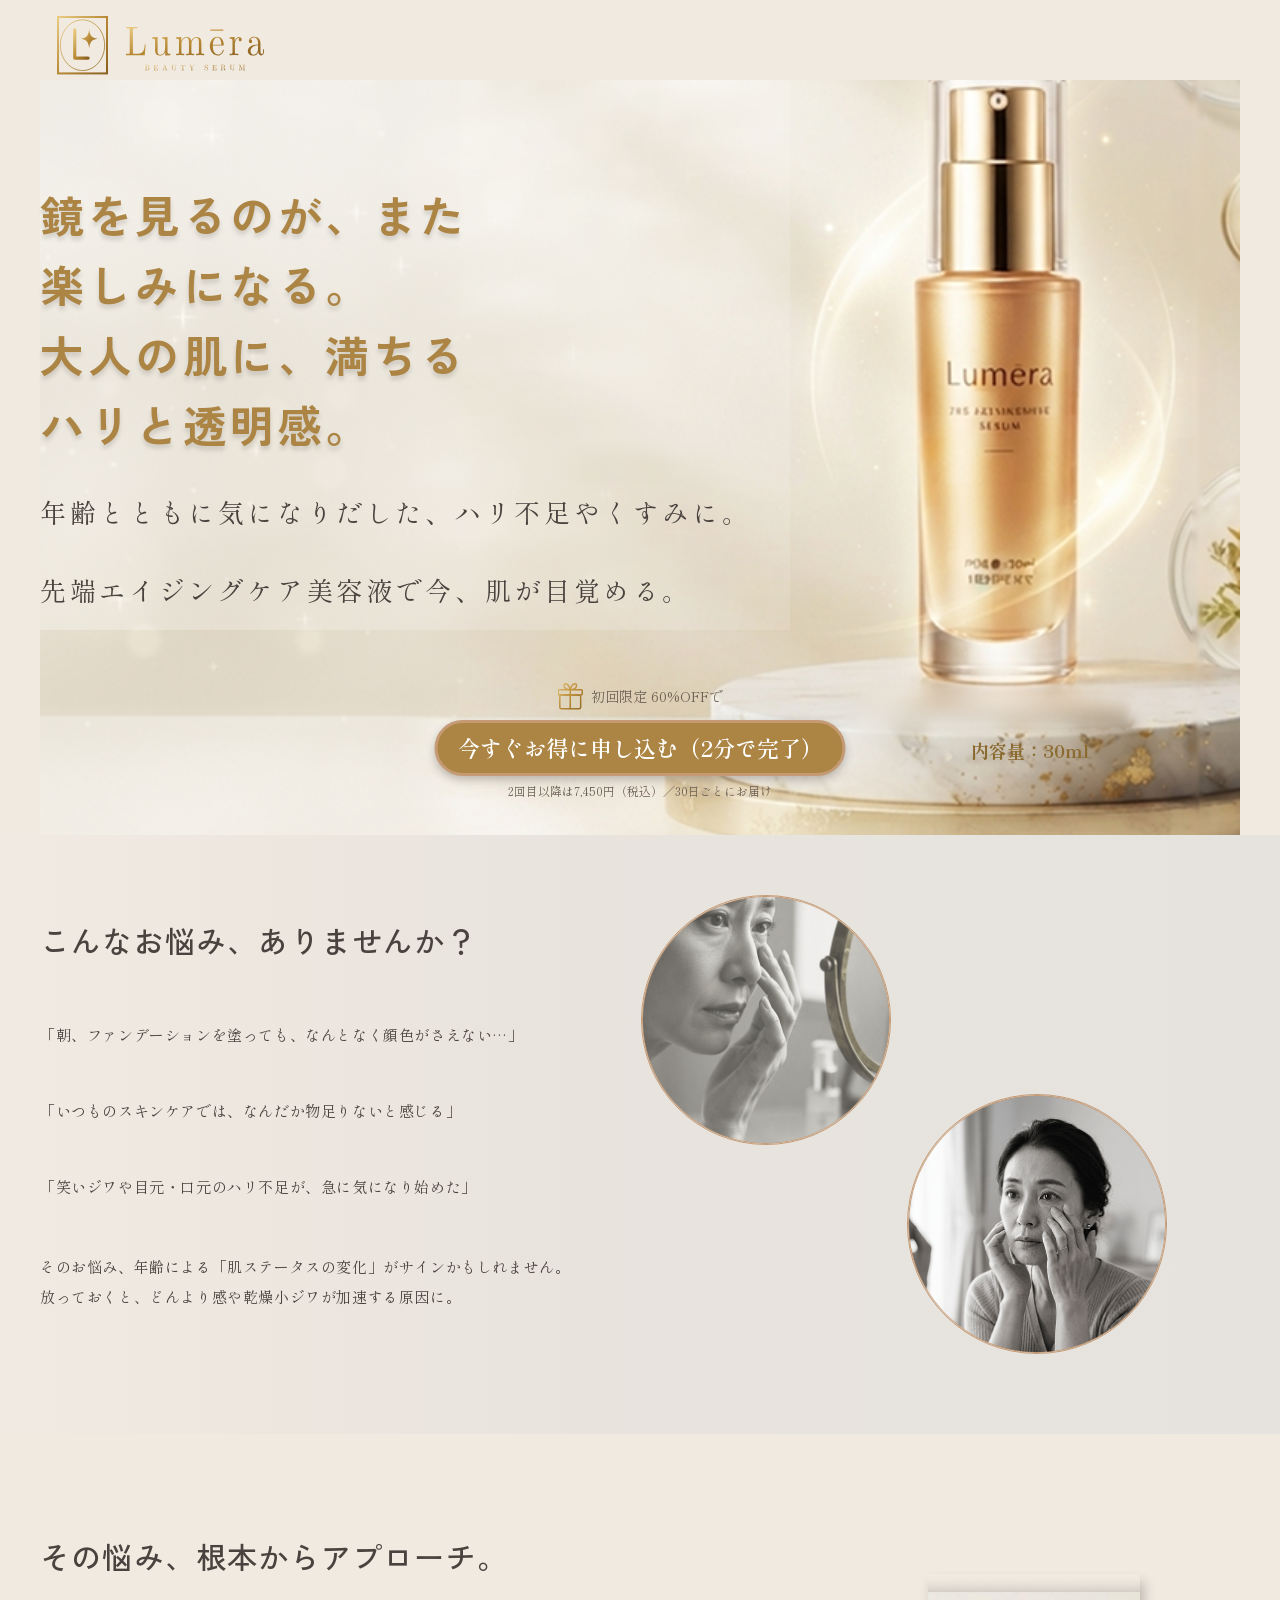
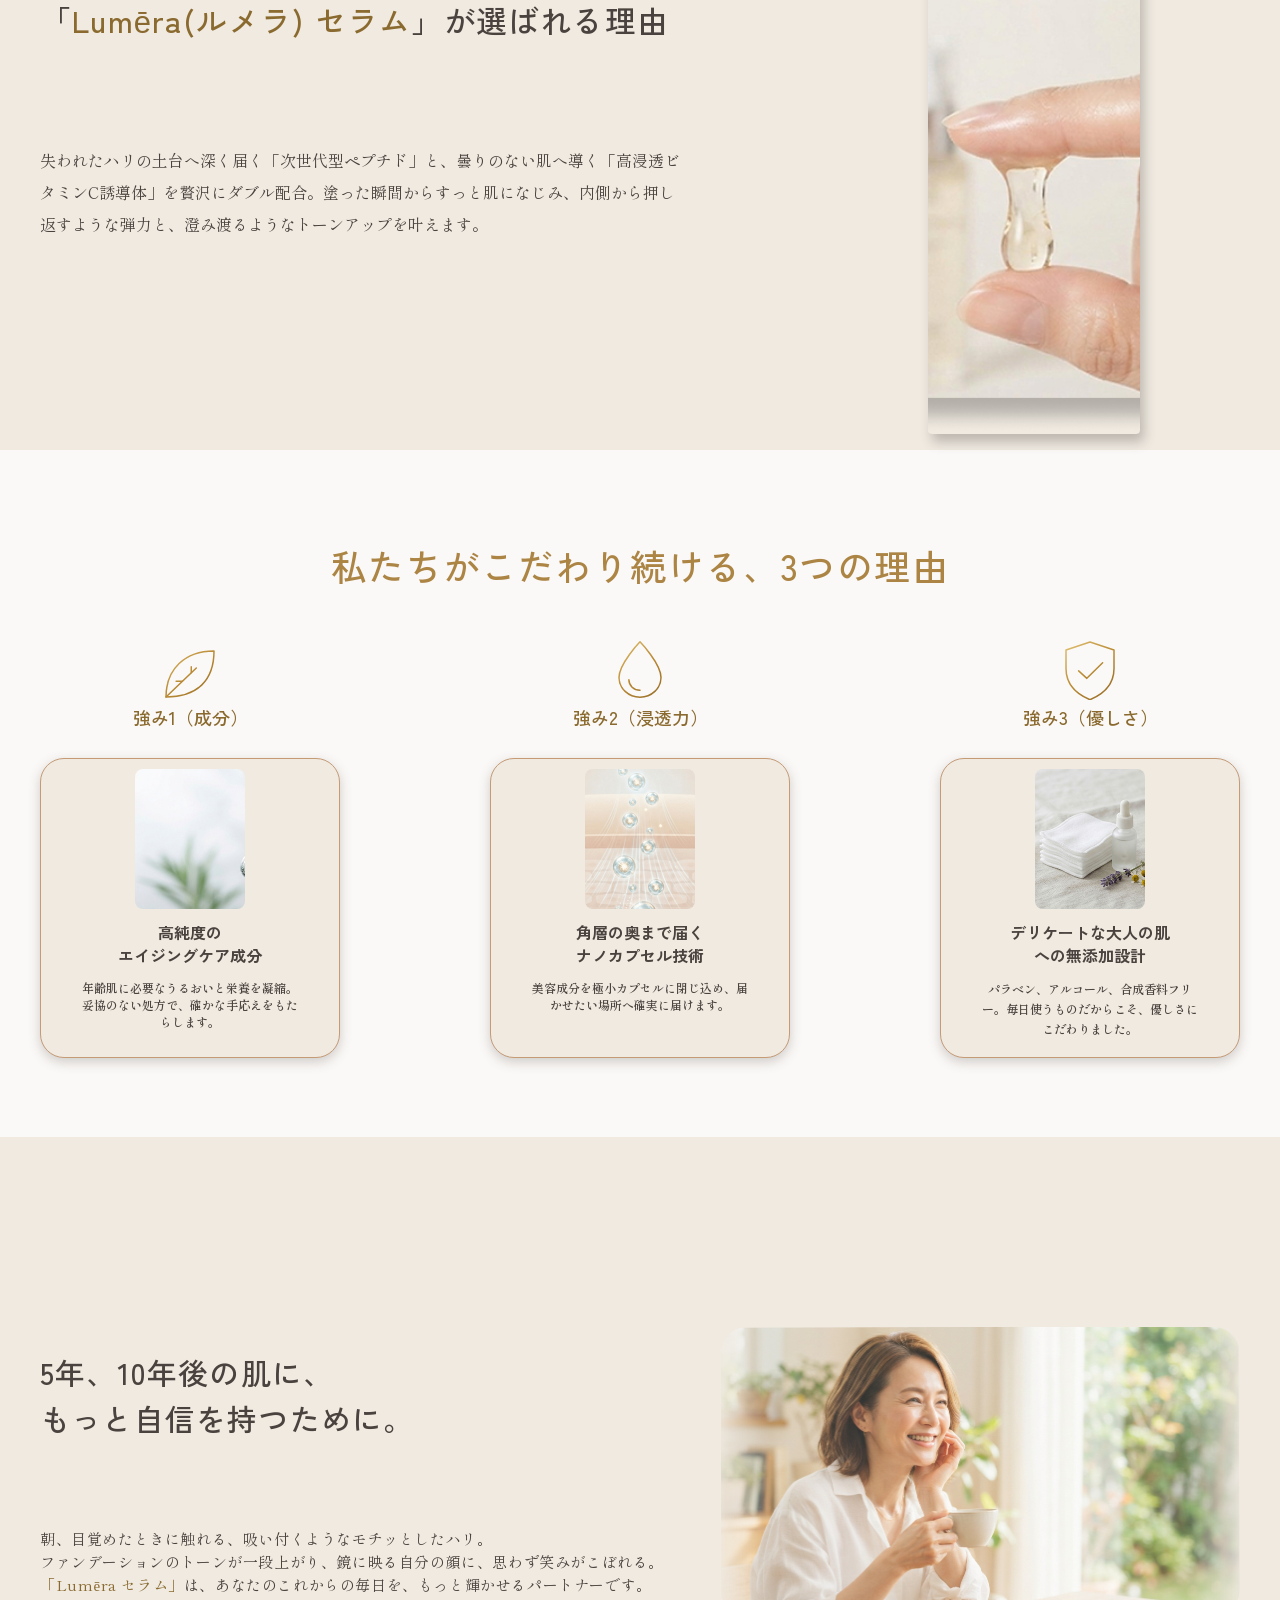
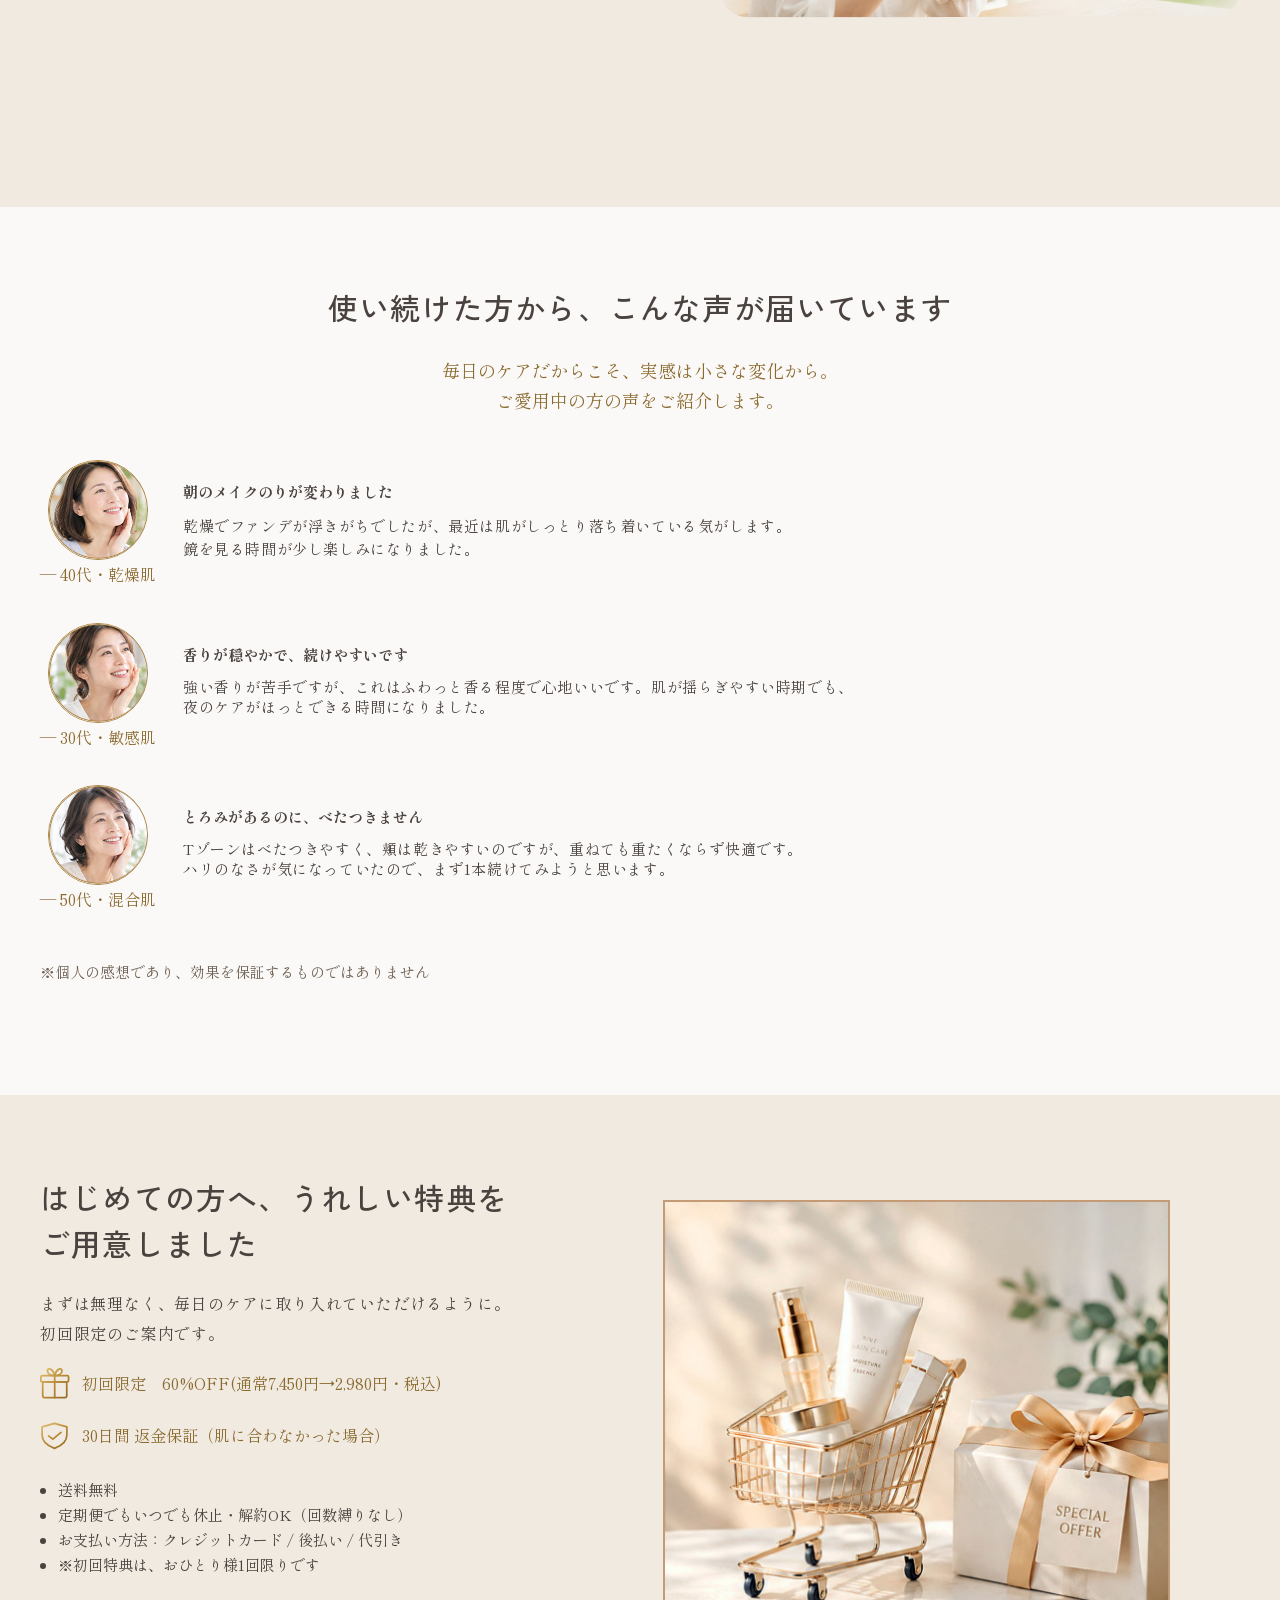
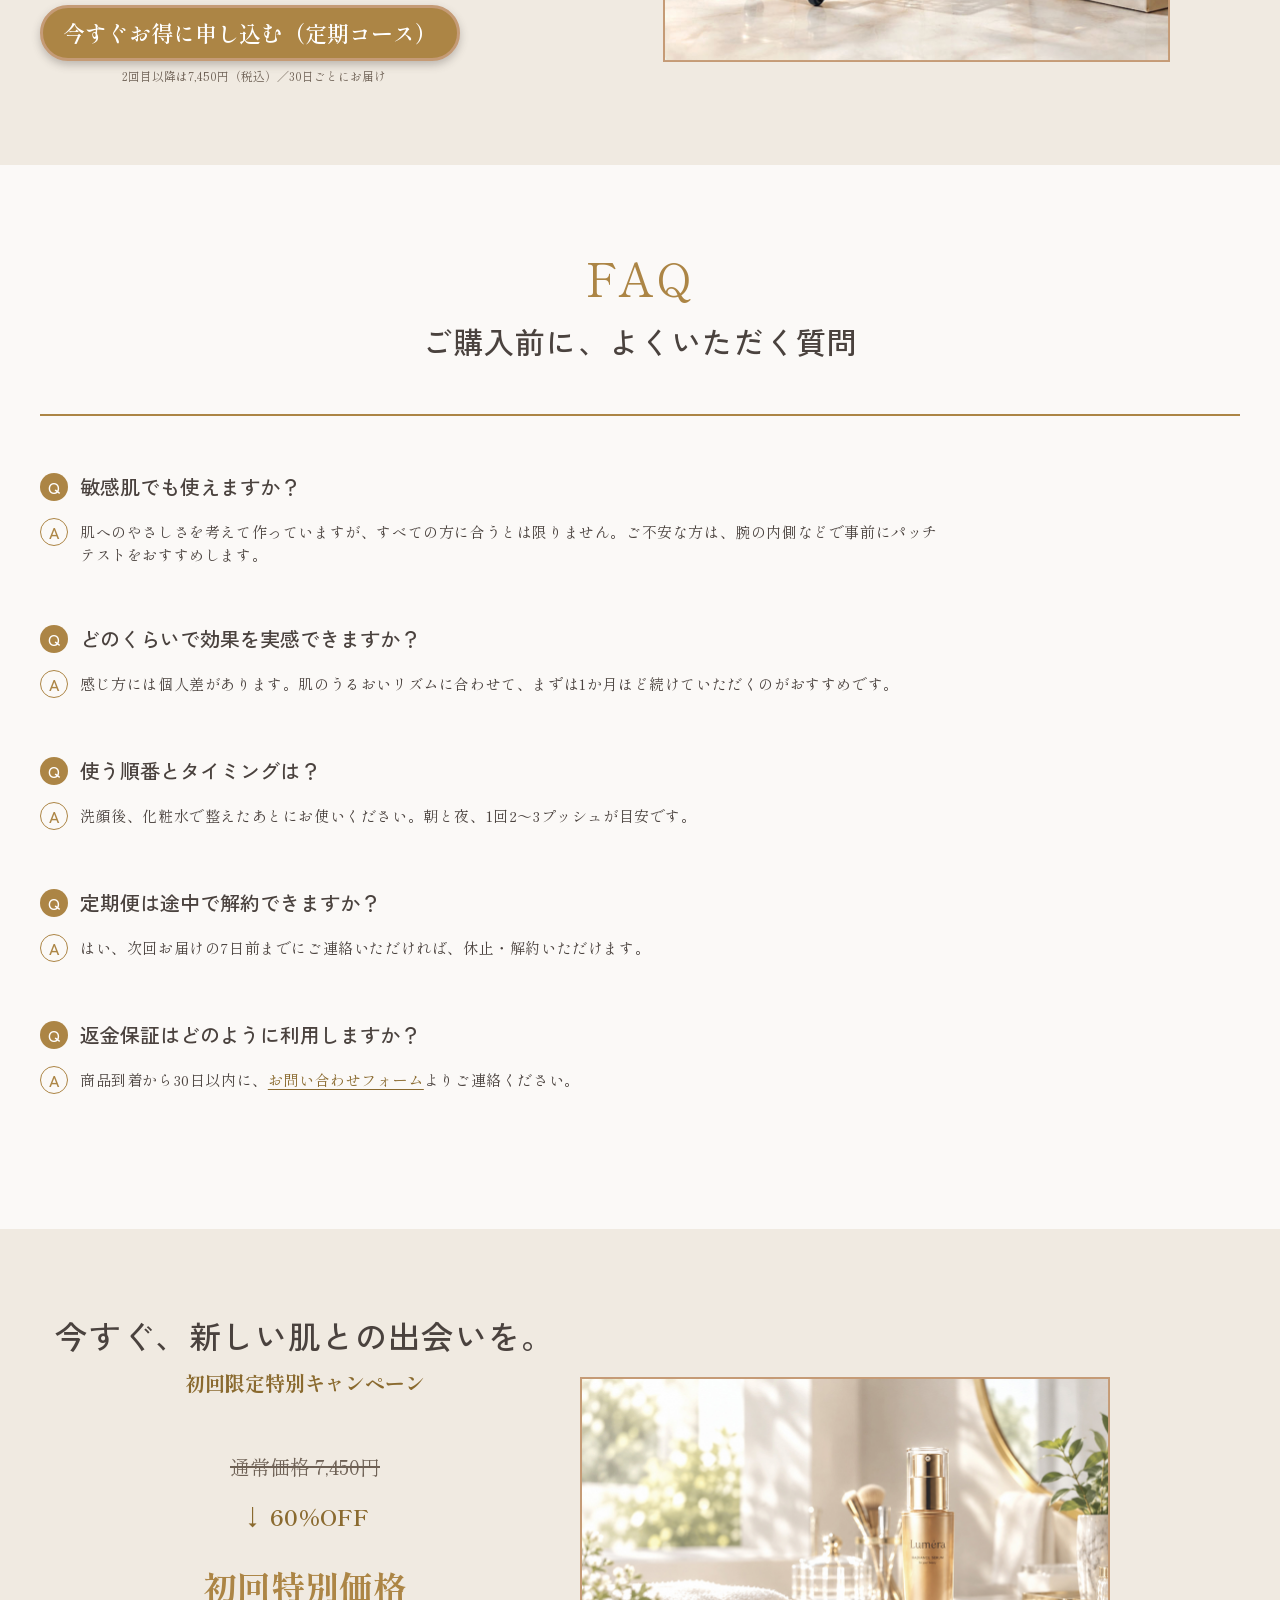
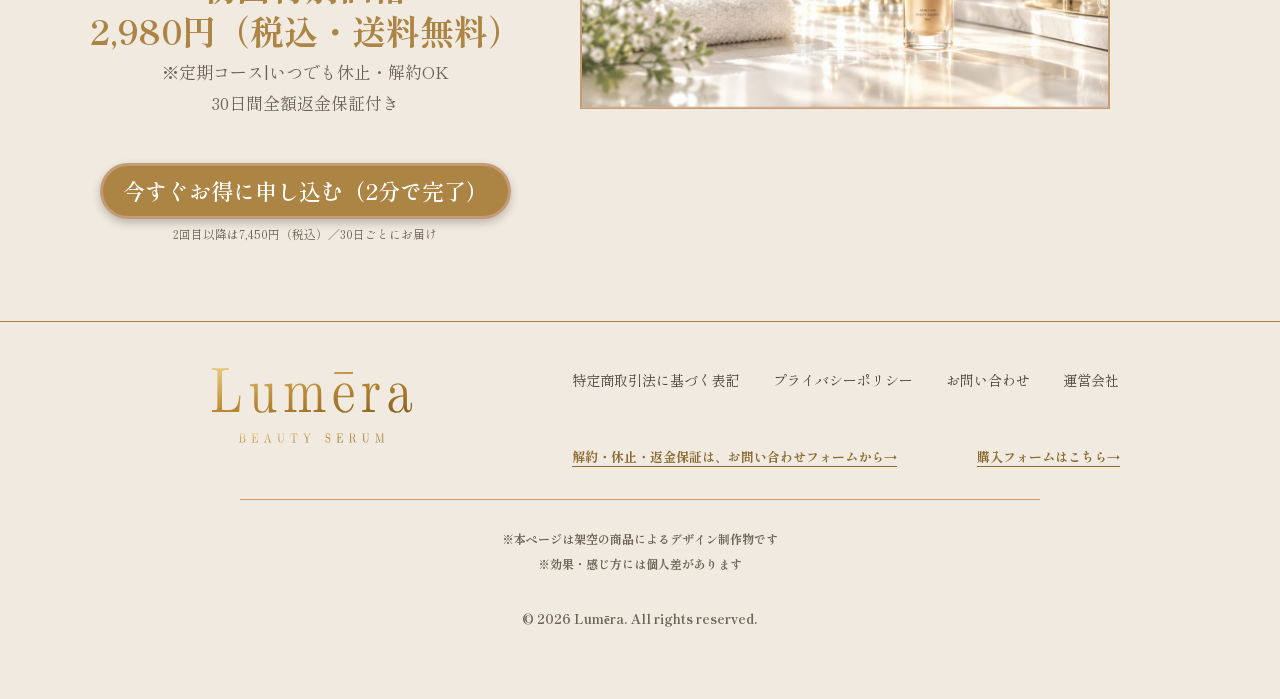
==== demo/lumera/index.html @ 92bcb003 "Add files via upload" ====
<!DOCTYPE html>
<html lang="ja">
<head>
<meta charset="utf-8">
<meta name="viewport" content="width=device-width,initial-scale=1">
<meta name="robots" content="noindex,nofollow">
<title>Lumēra（ルメラ）セラム</title>
<link rel="icon" href="assets/img/favicon.svg" type="image/svg+xml">
<link rel="stylesheet" href="assets/css/base.css">
<link rel="stylesheet" href="assets/css/components.css">
<link rel="stylesheet" href="assets/css/lp.css">
</head>
<body>
<div class="page">
<header class="site-header">
  <div class="site-header__inner">
    <a class="site-header__logo" href="index.html" aria-label="Lumēra ルメラ トップへ"><img class="site-header__mark sp" src="assets/img/logo-mark-sp.svg" alt="" width="36" height="36"><img class="site-header__mark pc" src="assets/img/logo-mark.svg" alt=""><img class="site-header__name sp" src="assets/img/brandlogo-sp.svg" alt="Lumēra BEAUTY SERUM" width="89" height="34"><img class="site-header__name pc" src="assets/img/brandlogo.svg" alt="Lumēra BEAUTY SERUM" width="138" height="44"></a>
  </div>
</header>
<main id="main" class="lp">

  <!-- 1. First View -->
  <section class="fv" aria-labelledby="fv-title">
    <div class="fv__inner">
      <picture class="fv__bg">
        <source media="(min-width: 768px)" srcset="assets/img/firstview-pc.png">
        <img src="assets/img/firstview-sp.png" alt="" width="402" height="315">
      </picture>
      <div class="fv__body">
        <h1 class="fv__title" id="fv-title">鏡を見るのが、また<br>楽しみになる。<br>大人の肌に、満ちる<br>ハリと透明感。</h1>
        <p class="fv__lead">年齢とともに気になりだした、<br class="sp-only">ハリ不足やくすみに。</p>
        <p class="fv__lead">先端エイジングケア美容液で<br class="sp-only">今、肌が目覚める。</p>
      </div>
      <p class="fv__volume">内容量：30ml</p>
      <div class="fv__cta cta-block">
        <p class="cta-block__badge"><img src="assets/img/icon-gift.svg" alt="" width="26" height="27">初回限定 60%OFFで</p>
        <a class="btn-cta" href="purchase.html">今すぐお得に申し込む（2分で完了）</a>
        <p class="cta-block__note">2回目以降は7,450円（税込）／30日ごとにお届け</p>
      </div>
    </div>
  </section>

  <!-- 2. Worries -->
  <section class="worries" aria-labelledby="worries-title">
    <div class="lp-container worries__inner">
      <div class="worries__body">
        <h2 class="lp-heading" id="worries-title">こんなお悩み、ありませんか？</h2>
        <ul class="worries__list">
          <li>「朝、ファンデーションを塗っても、<br class="sp-only">なんとなく顔色がさえない…」</li>
          <li>「いつものスキンケアでは、<br class="sp-only">なんだか物足りないと感じる」</li>
          <li>「笑いジワや目元・口元のハリ不足が、<br class="sp-only">急に気になり始めた」</li>
        </ul>
        <p class="worries__text">そのお悩み、年齢による「肌ステータスの変化」が<br class="sp-only">サインかもしれません。<br class="pc-only">放っておくと、<br class="sp-only">どんより感や乾燥小ジワが加速する原因に。</p>
      </div>
      <div class="worries__images">
        <img class="worries__img worries__img--1" src="assets/img/worries2.png" alt="鏡の前で頬に手を当てる女性" width="250" height="250" loading="lazy">
        <img class="worries__img worries__img--2" src="assets/img/worries1.png" alt="目元を気にする女性" width="260" height="260" loading="lazy">
      </div>
    </div>
  </section>

  <!-- 3. Approach -->
  <section class="approach" aria-labelledby="approach-title">
    <div class="lp-container approach__inner">
      <div class="approach__body">
        <h2 class="lp-heading approach__title" id="approach-title">その悩み、根本からアプローチ。<br><span class="approach__title-sub">「<span class="text-gold">Lumēra(ルメラ) セラム</span>」が<br class="sp-only">選ばれる理由</span></h2>
        <p class="approach__text">失われたハリの土台へ深く届く「次世代型ペプチド」<br class="sp-only">と、曇りのない肌へ導く「高浸透ビタミンC誘導体」を<br class="sp-only">贅沢にダブル配合。塗った瞬間からすっと肌になじみ、<br class="sp-only">内側から押し返すような弾力と、<br class="sp-only">澄み渡るようなトーンアップを叶えます。</p>
      </div>
      <picture class="approach__img">
        <source media="(min-width: 768px)" srcset="assets/img/approach-pc.jpg">
        <img src="assets/img/approach-sp.png" alt="美容液のしずくを指先に取る様子" width="378" height="204" loading="lazy">
      </picture>
    </div>
  </section>

  <!-- 4. Reasons -->
  <section class="reasons" aria-labelledby="reasons-title">
    <div class="lp-container">
      <h2 class="lp-heading lp-heading--gold lp-heading--center" id="reasons-title">私たちがこだわり続ける、<br class="sp-only">3つの理由</h2>
      <ol class="reasons__list">
        <li class="reason">
          <div class="reason__head"><img src="assets/img/icon-leaf.svg" alt="" width="54" height="59"><p class="reason__label">強み1（成分）</p></div>
          <div class="reason__card">
            <img class="reason__img" src="assets/img/reason1.jpg" alt="葉先からこぼれるしずく" width="540" height="280" loading="lazy">
            <h3 class="reason__title">高純度の<br class="pc-only">エイジングケア成分</h3>
            <p class="reason__text">年齢肌に必要なうるおいと栄養を凝縮。<br class="sp-only">妥協のない処方で、<br class="sp-only">確かな手応えをもたらします。</p>
          </div>
        </li>
        <li class="reason">
          <div class="reason__head"><img src="assets/img/icon-drop.svg" alt="" width="48" height="62"><p class="reason__label">強み2（浸透力）</p></div>
          <div class="reason__card">
            <img class="reason__img" src="assets/img/reason2.jpg" alt="角層へ届くカプセルのイメージ" width="540" height="280" loading="lazy">
            <h3 class="reason__title">角層の奥まで届く<br class="pc-only">ナノカプセル技術</h3>
            <p class="reason__text">美容成分を極小カプセルに閉じ込め、<br class="sp-only">届かせたい場所へ確実に届けます。</p>
          </div>
        </li>
        <li class="reason">
          <div class="reason__head"><img src="assets/img/icon-shield.svg" alt="" width="60" height="63"><p class="reason__label">強み3（優しさ）</p></div>
          <div class="reason__card">
            <img class="reason__img" src="assets/img/reason3.jpg" alt="コットンと美容液ボトル" width="540" height="280" loading="lazy">
            <h3 class="reason__title">デリケートな大人の肌<br class="pc-only">への<br class="sp-only">無添加設計</h3>
            <p class="reason__text">パラベン、アルコール、合成香料フリー。<br class="sp-only">毎日使うものだからこそ、<br class="sp-only">優しさにこだわりました。</p>
          </div>
        </li>
      </ol>
    </div>
  </section>

  <!-- 5. Future -->
  <section class="future" aria-labelledby="future-title">
    <div class="lp-container future__inner">
      <div class="future__body">
        <h2 class="lp-heading future__title" id="future-title">5年、10年後の肌に、<br>もっと自信を持つために。</h2>
        <p class="future__text">朝、目覚めたときに触れる、<br class="sp-only">吸い付くようなモチッとしたハリ。<br>ファンデーションのトーンが一段上がり、<br class="sp-only">鏡に映る自分の顔に、思わず笑みがこぼれる。<br><span class="text-gold">「Lumēra セラム」</span>は、あなたのこれからの毎日を、<br class="sp-only">もっと輝かせるパートナーです。</p>
      </div>
      <img class="future__img" src="assets/img/future.png" alt="コーヒーカップを手に笑顔の女性" width="520" height="292" loading="lazy">
    </div>
  </section>

  <!-- 6. Voices -->
  <section class="voices" aria-labelledby="voices-title">
    <div class="lp-container">
      <h2 class="lp-heading voices__title" id="voices-title">使い続けた方から、<br class="sp-only">こんな声が届いています</h2>
      <p class="voices__lead">毎日のケアだからこそ、実感は小さな変化から。<br>ご愛用中の方の声をご紹介します。</p>
      <ul class="voices__list">
        <li class="voice">
          <figure class="voice__person"><img src="assets/img/voice40.jpg" alt="" width="100" height="100" loading="lazy"><figcaption>— 40代・乾燥肌</figcaption></figure>
          <div class="voice__body">
            <h3 class="voice__title">朝のメイクのりが変わりました</h3>
            <p class="voice__text">乾燥でファンデが浮きがちでしたが、<br class="sp-only">最近は肌がしっとり落ち着いている気がします。<br>鏡を見る時間が少し楽しみになりました。</p>
          </div>
        </li>
        <li class="voice">
          <figure class="voice__person"><img src="assets/img/voice30.jpg" alt="" width="100" height="100" loading="lazy"><figcaption>— 30代・敏感肌</figcaption></figure>
          <div class="voice__body">
            <h3 class="voice__title">香りが穏やかで、続けやすいです</h3>
            <p class="voice__text">強い香りが苦手ですが、これはふわっと<br class="sp-only">香る程度で心地いいです。肌が揺らぎやすい<br class="sp-only">時期でも、<br class="pc-only">夜のケアがほっとできる<br class="sp-only">時間になりました。</p>
          </div>
        </li>
        <li class="voice">
          <figure class="voice__person"><img src="assets/img/voice50.jpg" alt="" width="100" height="100" loading="lazy"><figcaption>— 50代・混合肌</figcaption></figure>
          <div class="voice__body">
            <h3 class="voice__title">とろみがあるのに、べたつきません</h3>
            <p class="voice__text">Tゾーンはべたつきやすく、頬は乾きやすい<br class="sp-only">のですが、重ねても重たくならず快適です。<br>ハリのなさが気になっていたので、<br class="sp-only">まず1本続けてみようと思います。</p>
          </div>
        </li>
      </ul>
      <p class="voices__note">※個人の感想であり、効果を保証するものではありません</p>
    </div>
  </section>

  <!-- 7. Offer -->
  <section class="offer" aria-labelledby="offer-title">
    <div class="lp-container offer__inner">
      <div class="offer__body">
        <h2 class="lp-heading offer__title" id="offer-title">はじめての方へ、<br class="sp-only">うれしい特典を<br class="pc-only">ご用意しました</h2>
        <p class="offer__text">まずは無理なく、<br class="sp-only">毎日のケアに取り入れていただけるように。<br>初回限定のご案内です。</p>
        <div class="price-card offer__card">
          <p class="price-card__point"><img src="assets/img/icon-gift.svg" alt="" width="30" height="31"><span class="pc-only">初回限定　60%OFF(通常7,450円→2,980円・税込)</span><span class="sp-only">初回限定 60%OFF</span></p>
          <div class="price-card__price sp-only">
            <p class="price-card__regular"><s>通常7,450円</s></p>
            <p class="price-card__label">初回特別価格</p>
            <p class="price-card__amount"><strong>2,980円</strong>（税込・送料無料）</p>
          </div>
          <p class="price-card__point"><img src="assets/img/icon-shield-s.svg" alt="" width="30" height="32">30日間 返金保証（肌に合わなかった場合）</p>
          <ul class="price-card__list">
            <li>送料無料</li>
            <li>定期便でもいつでも休止・解約OK<br class="sp-only">（回数縛りなし）</li>
            <li>お支払い方法：<br class="sp-only">クレジットカード / 後払い / 代引き</li>
            <li class="pc-only">※初回特典は、おひとり様1回限りです</li>
          </ul>
          <p class="price-card__note sp-only">※初回特典は、おひとり様1回限りです</p>
        </div>
        <div class="cta-block offer__cta">
          <a class="btn-cta" href="purchase.html">今すぐお得に申し込む（定期コース）</a>
          <p class="cta-block__note">2回目以降は7,450円（税込）／30日ごとにお届け</p>
        </div>
      </div>
      <img class="offer__img" src="assets/img/offer.jpg" alt="ショッピングカートに入ったスキンケア商品とギフトボックス" width="507" height="462" loading="lazy">
    </div>
  </section>

  <!-- 8. FAQ -->
  <section class="faq" aria-labelledby="faq-title">
    <div class="lp-container">
      <p class="faq__en" aria-hidden="true">FAQ</p>
      <h2 class="lp-heading lp-heading--center" id="faq-title">ご購入前に、よくいただく質問</h2>
      <div class="faq__list" data-faq>
        <div class="faq-item">
          <h3 class="faq-item__q"><button type="button" class="faq-item__btn" aria-expanded="true" aria-controls="faq-a1" id="faq-q1"><span class="faq-item__mark" aria-hidden="true">Q</span><span class="faq-item__q-text">敏感肌でも使えますか？</span><span class="faq-item__icon" aria-hidden="true"></span></button></h3>
          <div class="faq-item__a" id="faq-a1" role="region" aria-labelledby="faq-q1"><span class="faq-item__mark faq-item__mark--a" aria-hidden="true">A</span><p>肌へのやさしさを考えて作っていますが、<br class="sp-only">すべての方に合うとは限りません。<br class="sp-only">ご不安な方は、腕の内側などで<br class="sp-only">事前にパッチテストをおすすめします。</p></div>
        </div>
        <div class="faq-item">
          <h3 class="faq-item__q"><button type="button" class="faq-item__btn" aria-expanded="false" aria-controls="faq-a2" id="faq-q2"><span class="faq-item__mark" aria-hidden="true">Q</span><span class="faq-item__q-text">どのくらいで効果を実感できますか？</span><span class="faq-item__icon" aria-hidden="true"></span></button></h3>
          <div class="faq-item__a" id="faq-a2" role="region" aria-labelledby="faq-q2"><span class="faq-item__mark faq-item__mark--a" aria-hidden="true">A</span><p>感じ方には個人差があります。肌のうるおいリズムに合わせて、まずは1か月ほど続けていただくのがおすすめです。</p></div>
        </div>
        <div class="faq-item">
          <h3 class="faq-item__q"><button type="button" class="faq-item__btn" aria-expanded="false" aria-controls="faq-a3" id="faq-q3"><span class="faq-item__mark" aria-hidden="true">Q</span><span class="faq-item__q-text">使う順番とタイミングは？</span><span class="faq-item__icon" aria-hidden="true"></span></button></h3>
          <div class="faq-item__a" id="faq-a3" role="region" aria-labelledby="faq-q3"><span class="faq-item__mark faq-item__mark--a" aria-hidden="true">A</span><p>洗顔後、化粧水で整えたあとにお使いください。朝と夜、1回2〜3プッシュが目安です。</p></div>
        </div>
        <div class="faq-item">
          <h3 class="faq-item__q"><button type="button" class="faq-item__btn" aria-expanded="false" aria-controls="faq-a4" id="faq-q4"><span class="faq-item__mark" aria-hidden="true">Q</span><span class="faq-item__q-text">定期便は途中で解約できますか？</span><span class="faq-item__icon" aria-hidden="true"></span></button></h3>
          <div class="faq-item__a" id="faq-a4" role="region" aria-labelledby="faq-q4"><span class="faq-item__mark faq-item__mark--a" aria-hidden="true">A</span><p>はい、次回お届けの7日前までにご連絡いただければ、休止・解約いただけます。</p></div>
        </div>
        <div class="faq-item">
          <h3 class="faq-item__q"><button type="button" class="faq-item__btn" aria-expanded="false" aria-controls="faq-a5" id="faq-q5"><span class="faq-item__mark" aria-hidden="true">Q</span><span class="faq-item__q-text">返金保証はどのように利用しますか？</span><span class="faq-item__icon" aria-hidden="true"></span></button></h3>
          <div class="faq-item__a" id="faq-a5" role="region" aria-labelledby="faq-q5"><span class="faq-item__mark faq-item__mark--a" aria-hidden="true">A</span><p>商品到着から30日以内に、<a class="text-link" href="contact.html">お問い合わせフォーム</a>よりご連絡ください。</p></div>
        </div>
      </div>
    </div>
  </section>

  <!-- 9. Final CTA -->
  <section class="final" aria-labelledby="final-title">
    <div class="lp-container final__inner">
      <div class="final__body">
        <h2 class="lp-heading final__title" id="final-title">今すぐ、新しい肌との出会いを。</h2>
        <p class="final__sub">初回限定特別キャンペーン</p>
        <div class="final__price-pc pc-only">
          <p class="final__regular"><s>通常価格 7,450円</s></p>
          <p class="final__off"><span aria-hidden="true">↓</span> 60%OFF</p>
          <p class="final__price">初回特別価格<br>2,980円（税込・送料無料）</p>
        </div>
        <div class="price-card final__card sp-only">
          <p class="price-card__point"><img src="assets/img/icon-gift.svg" alt="" width="30" height="31">初回限定 60%OFF</p>
          <div class="price-card__price">
            <p class="price-card__regular"><s>通常7,450円</s></p>
            <p class="price-card__label">初回特別価格</p>
            <p class="price-card__amount"><strong>2,980円</strong>（税込・送料無料）</p>
          </div>
          <p class="price-card__point"><img src="assets/img/icon-shield-s.svg" alt="" width="30" height="32">30日間 返金保証（肌に合わなかった場合）</p>
          <p class="price-card__note">※初回特典は、おひとり様1回限りです</p>
        </div>
        <p class="final__guarantee">※定期コース|いつでも休止・解約OK<br>30日間全額返金保証付き</p>
        <div class="cta-block final__cta">
          <a class="btn-cta" href="purchase.html">今すぐお得に申し込む（2分で完了）</a>
          <p class="cta-block__note">2回目以降は7,450円（税込）／30日ごとにお届け</p>
        </div>
      </div>
      <img class="final__img" src="assets/img/final-cta.jpg" alt="洗面台に置かれたLumēraセラム" width="530" height="331" loading="lazy">
    </div>
  </section>

</main>
<footer class="site-footer">
  <div class="site-footer__top">
    <a class="site-footer__logo" href="index.html" aria-label="Lumēra トップへ"><img src="assets/img/brandname.svg" alt="Lumēra BEAUTY SERUM"></a>
    <div class="site-footer__body">
      <ul class="site-footer__nav">
        <li><a href="#" aria-disabled="true">特定商取引法に基づく表記</a></li>
        <li><a href="#" aria-disabled="true">プライバシーポリシー</a></li>
        <li><a href="contact.html">お問い合わせ</a></li>
        <li><a href="#" aria-disabled="true">運営会社</a></li>
      </ul>
      <div class="site-footer__links">
        <a href="contact.html">解約・休止・返金保証は、お問い合わせフォームから→</a>
        <a href="purchase.html">購入フォームはこちら→</a>
      </div>
    </div>
  </div>
  <hr class="site-footer__rule">
  <p class="site-footer__notes"><span>※効果・感じ方には個人差があります</span><span>※本ページは架空の商品によるデザイン制作物です</span></p>
  <p class="site-footer__copy"><small>© 2026 Lumēra. All rights reserved.</small></p>
</footer>
</div>
<script src="assets/js/common.js"></script>
<script src="assets/js/faq.js"></script>
</body>
</html>
---- demo/lumera/assets/css/base.css ----
/* ===== Base: fonts / variables / reset / typography ===== */
/* フォントは assets/fonts に同梱（SIL OFL 1.1）。JIS第1水準までに絞ったサブセット */
@font-face{font-family:"Shippori Mincho";font-style:normal;font-weight:400;font-display:swap;src:url("../fonts/shippori-mincho-400.woff") format("woff")}
@font-face{font-family:"Shippori Mincho";font-style:normal;font-weight:600;font-display:swap;src:url("../fonts/shippori-mincho-600.woff") format("woff")}
@font-face{font-family:"Shippori Mincho";font-style:normal;font-weight:700;font-display:swap;src:url("../fonts/shippori-mincho-700.woff") format("woff")}
@font-face{font-family:"Zen Kaku Gothic New";font-style:normal;font-weight:400;font-display:swap;src:url("../fonts/zen-kaku-gothic-new-400.woff") format("woff")}
@font-face{font-family:"Zen Kaku Gothic New";font-style:normal;font-weight:500;font-display:swap;src:url("../fonts/zen-kaku-gothic-new-500.woff") format("woff")}
@font-face{font-family:"Zen Kaku Gothic New";font-style:normal;font-weight:700;font-display:swap;src:url("../fonts/zen-kaku-gothic-new-700.woff") format("woff")}
:root{
  --c-bg1:#FBF9F7; --c-bg2:#F0EAE1;
  --c-gold:#AC8545; --c-gold-dark:#8A6A2F; --c-deco:#C59B76;
  --c-text:#4A423E; --c-sub:#6E6155; --c-white:#FFFFFF; --c-ph:#A89E91;
  --c-err-bg:#FBEEEA; --c-err:#B5503E;
  --f-head:"Zen Kaku Gothic New","Hiragino Kaku Gothic ProN","Yu Gothic",sans-serif;
  --f-body:"Shippori Mincho","Hiragino Mincho ProN","Yu Mincho",serif;
  --container:1440px;
  --gutter-pc:120px; --gutter-sp:24px;
}
*,*::before,*::after{box-sizing:border-box}
html{-webkit-text-size-adjust:100%}
body{margin:0;background:var(--c-bg2);color:var(--c-text);font-family:var(--f-body);font-size:14px;line-height:1.8;overflow-x:hidden}
h1,h2,h3,h4,p,ul,ol,dl,dd,figure{margin:0;padding:0}
ul,ol{list-style:none}
img{display:block;max-width:100%;height:auto}
a{color:inherit;text-decoration:none}
button,input,select,textarea{font:inherit;color:inherit}
button{cursor:pointer}
:focus-visible{outline:2px solid var(--c-gold);outline-offset:2px}
.sr-only{position:absolute;width:1px;height:1px;overflow:hidden;clip:rect(0 0 0 0);white-space:nowrap}
.page{max-width:var(--container);margin:0 auto;background:var(--c-bg2)}
/* 表示切替ユーティリティ（コンポーネントの display 指定より優先） */
.pc-only{display:none!important}
@media (min-width:768px){body{font-size:16px}.pc-only{display:revert!important}.sp-only{display:none!important}}
---- demo/lumera/assets/css/components.css ----
/* ===== Components: header / footer / CTA button / text link ===== */
.text-link{color:var(--c-gold-dark);text-decoration:underline;text-underline-offset:3px}
.text-link:hover{text-decoration-thickness:2px}
.site-header{background:var(--c-bg2)}
.site-header__inner{display:flex;align-items:center;justify-content:center;height:56px;padding:0 var(--gutter-sp);position:relative}
.site-header__logo{display:flex;align-items:center;gap:2px}
.site-header__mark,.site-header__name{width:auto}
.site-header__logo .pc{display:none}

.site-footer{display:flex;flex-direction:column;background:var(--c-bg2);padding:42px var(--gutter-sp) 30px;border-top:1px solid var(--c-gold);text-align:center}
.site-footer__notes{order:1}
.site-footer__rule{order:2}
.site-footer__copy{order:3}
.site-footer__logo{display:inline-block}
.site-footer__logo img{width:139px;height:auto;margin:0 auto}
.site-footer__nav{margin-top:14px;display:flex;flex-direction:column;font-size:14px;line-height:32px;color:var(--c-sub)}
.site-footer__nav a[aria-disabled="true"]{cursor:default}
.site-footer__links{margin-top:12px;display:flex;flex-direction:column;align-items:center;font-size:14px;line-height:31px;font-weight:700;color:var(--c-gold-dark)}
.site-footer__links a{text-decoration:underline;text-underline-offset:4px}
.site-footer__notes{margin-top:12px;font-size:12px;line-height:31px;font-weight:700;color:var(--c-sub);display:flex;flex-direction:column}
.site-footer__rule{height:1px;background:var(--c-gold);margin:17px 0 25px;border:0}
.site-footer__copy{font-size:13px;line-height:20px;font-weight:700;color:var(--c-sub)}
.site-footer__copy small{font-size:inherit}

.btn-cta{display:inline-flex;align-items:center;justify-content:center;min-height:56px;padding:0 32px;border:3px solid var(--c-deco);border-radius:999px;background:var(--c-gold);color:var(--c-white);font-family:var(--f-body);font-weight:700;font-size:16px;letter-spacing:.04em;box-shadow:0 4px 8px rgba(74,66,62,.3);transition:background .2s}
.btn-cta:hover{background:var(--c-gold-dark)}

@media (min-width:768px){
  .site-header__inner{height:80px;justify-content:flex-start;align-items:flex-start;padding:16px var(--gutter-pc) 0 calc(max(40px,(100% - 1200px) / 2) + 17px)}
  .site-header__logo{gap:18px}
  .site-header__logo .pc{display:block}
  .site-header__logo .sp{display:none}
  .site-header__mark.pc{height:59px}
  .site-header__name.pc{margin-top:6px}

  .site-footer{display:block;padding:0 0 70px;border-top:1px solid var(--c-gold);text-align:left}
  .site-footer__top{display:grid;grid-template-columns:360px 1fr;max-width:var(--container);margin:0 auto;padding:46px 0 0 212px}
  .site-footer__logo img{width:200px;margin:0}
  .site-footer__nav{margin-top:0;flex-direction:row;gap:33px;font-size:14px;line-height:1.8;color:var(--c-text)}
  .site-footer__links{margin-top:52px;flex-direction:row;align-items:flex-start;gap:80px;font-size:13px;line-height:1.8}
  .site-footer__rule{width:800px;margin:30px auto 28px;background:var(--c-deco)}
  .site-footer__notes{display:flex;margin-top:0;align-items:center;gap:4px;font-size:12px;line-height:1.8}
  .site-footer__notes span:last-child{order:-1}
  .site-footer__copy{margin-top:34px;text-align:center;font-size:13px}
}

/* 768〜1199px：フッターの固定余白を縮める */
@media (min-width:768px) and (max-width:1199px){
  .site-footer__top{grid-template-columns:240px 1fr;padding:46px 40px 0}
  .site-footer__nav{flex-wrap:wrap;gap:12px 28px}
  .site-footer__links{flex-wrap:wrap;gap:12px 40px;margin-top:32px}
  .site-footer__rule{width:auto;margin-left:40px;margin-right:40px}
}
---- demo/lumera/assets/css/lp.css ----
/* ===== LP (index.html) =====
   SP（〜767px）を基本に書き、PC（768px〜）を後半の @media で上書き。
   SP値は Figma SP LP（402px）、PC値は PC LP（1440px）の書き出しからの実測値。 */

/* ---------- 共通 ---------- */
.lp-container{max-width:var(--container);margin:0 auto;padding:0 var(--gutter-sp)}
.lp-heading{font-family:var(--f-head);font-weight:500;font-size:22px;line-height:32px;color:var(--c-text)}
.lp-heading--gold{color:var(--c-gold)}
.lp-heading--center{text-align:center}
.text-gold{color:var(--c-gold-dark)}

.cta-block{display:flex;flex-direction:column;align-items:center;text-align:center}
.cta-block .btn-cta{width:100%}
.cta-block__badge{display:flex;align-items:center;gap:8px;font-size:14px;line-height:20px;color:var(--c-sub)}
.cta-block__badge img{width:20px;height:auto}
.cta-block__note{margin-top:15px;font-size:12px;line-height:18px;color:var(--c-sub)}
.lp .btn-cta{min-height:62px;font-size:min(18px,4.6vw);font-weight:600;letter-spacing:0;padding:0 12px;white-space:nowrap}
.lp .cta-block .btn-cta{width:calc(100% + 6px);margin-left:-3px;margin-right:-3px}

/* 価格カード（SP：特典・最終CTA） */
.price-card{margin-top:32px;padding:24px 20px 19px;background:var(--c-white);border:1px solid var(--c-deco);border-radius:16px}
.price-card__point{display:flex;align-items:center;gap:12px;font-size:14px;line-height:20px;color:var(--c-gold-dark)}
.price-card__point img{flex:none;width:26px;height:auto}
.price-card__point:first-child{font-size:16px;line-height:24px}
.price-card__regular{margin-top:15px;font-size:14px;line-height:20px;color:var(--c-sub)}
.price-card__label{margin-top:13px;font-size:16px;line-height:24px;color:var(--c-gold)}
.price-card__amount{margin-top:4px;font-size:16px;line-height:40px;color:var(--c-gold)}
.price-card__amount strong{font-size:30px;font-weight:700;margin-right:4px}
.price-card__price + .price-card__point{margin-top:12px}
.price-card__list{margin-top:15px;padding-left:22px;list-style:disc;line-height:20.5px}
.price-card__list li::marker{color:var(--c-text)}
.price-card__note{margin-top:15px;font-size:12px;line-height:18px;color:var(--c-sub)}

/* ---------- 1. First View ---------- */
.fv{border-bottom:2px solid var(--c-gold)}
.fv__inner{position:relative;padding-bottom:57px}
.fv__bg img{width:100%;height:315px;object-fit:cover}
.fv__body{position:absolute;left:var(--gutter-sp);top:36px}
.fv__title{font-family:var(--f-head);font-weight:700;font-size:24px;line-height:35px;color:var(--c-gold);text-shadow:0 4px 4px rgba(74,66,62,.18)}
.fv__lead{margin-top:21px;font-size:13px;line-height:20px}
.fv__lead + .fv__lead{margin-top:8px}
.fv__volume{position:absolute;right:48px;top:290px;font-family:var(--f-head);font-weight:500;font-size:12px;line-height:18px;color:var(--c-gold-dark)}
.fv__cta{padding:8px var(--gutter-sp) 0}
.fv__cta .btn-cta{margin-top:8px}

/* ---------- 2. Worries ---------- */
.worries{background:linear-gradient(180deg,#F0EAE1 0%,#D9D4CB 68%,#CFC9C1 100%);padding:56px 0}
.worries .lp-heading{text-align:center}
.worries__list{margin-top:40px;display:flex;flex-direction:column;gap:23.5px;text-align:center;line-height:20px}
.worries__text{margin-top:40px;text-align:center;line-height:26.5px}
.worries__images{display:flex;justify-content:space-between;margin-top:46px}
.worries__img{width:150px;height:150px;max-width:calc(50% - 8px);height:auto;aspect-ratio:1;border-radius:50%;border:1px solid var(--c-deco);object-fit:cover}

/* ---------- 3. Approach ---------- */
.approach{background:var(--c-bg2);padding:56px 0}
.approach__inner{display:flex;flex-direction:column}
.approach__body{display:contents}
.approach__title{order:1}
.approach__img{order:2}
.approach__text{order:3;margin-top:24px;line-height:28px}
.approach__img img{margin:26px 0 0 -2px;width:calc(100% + 12px);max-width:none;height:auto}

/* ---------- 4. Reasons ---------- */
.reasons{background:var(--c-bg1);padding:56px 0}
.reasons__list{margin-top:23px;display:flex;flex-direction:column;gap:24px}
.reason{padding:19px 20px 20px;background:var(--c-bg2);border:1px solid var(--c-deco);border-radius:16px;box-shadow:0 4px 12px rgba(74,66,62,.15);text-align:center}
.reason__head{display:flex;align-items:center;justify-content:center;gap:12px}
.reason__head img{height:35px;width:auto}
.reason__label{font-size:14px;line-height:24px;color:var(--c-gold-dark)}
.reason__img{margin-top:16px;width:100%;height:160px;object-fit:cover;border-radius:12px}
.reason__title{margin-top:16px;font-family:var(--f-head);font-weight:700;font-size:18px;line-height:27px}
.reason__text{margin-top:14px;font-weight:600;font-size:13px;line-height:23.5px}
.reason:nth-child(3) .reason__text{line-height:20px}

/* ---------- 5. Future ---------- */
.future{background:var(--c-bg2);padding:56px 0 52px}
.future__inner{display:flex;flex-direction:column}
.future__body{display:contents}
.future__title{order:1}
.future__img{order:2;margin:30px calc(var(--gutter-sp) * -1) 0;width:calc(100% + var(--gutter-sp) * 2);max-width:none;height:250px;object-fit:cover}
.future__text{order:3;margin-top:35px;line-height:21px}

/* ---------- 6. Voices ---------- */
.voices{background:var(--c-bg1);padding:56px 0 50px}
.voices__lead{margin-top:24px;line-height:19.5px;color:var(--c-gold-dark)}
.voices__list{margin-top:32px;display:flex;flex-direction:column;gap:24px}
.voice{padding:21px 20px 20px;background:var(--c-white);border:1px solid var(--c-deco);border-radius:16px}
.voice__person{display:flex;align-items:center;gap:16px;margin:0}
.voice__person img{width:62px;height:62px;border-radius:50%;border:1px solid var(--c-gold);object-fit:cover}
.voice__person figcaption{font-size:14px;color:var(--c-gold-dark)}
.voice__title{margin-top:19px;font-family:var(--f-body);font-weight:700;font-size:16px;line-height:24px}
.voice__text{margin-top:16px;line-height:23.5px}
.voice:nth-child(n+2) .voice__text{line-height:20px}
.voices__note{margin-top:23px;font-size:12px;color:var(--c-sub)}

/* ---------- 7. Offer ---------- */
.offer{background:var(--c-bg2);padding:56px 0 64px}
.offer__inner{display:flex;flex-direction:column}
.offer__body{display:contents}
.offer__title{order:1}
.offer__text{order:2;margin-top:5px;line-height:20px}
.offer__img{order:3;margin-top:23px;width:100%;height:216px;object-fit:cover;border:1px solid var(--c-deco);border-radius:16px}
.offer__card{order:4}
.offer__cta{order:5;margin-top:24px}

/* ---------- 8. FAQ ---------- */
.faq{background:var(--c-bg1);padding:56px 0 55px}
.faq__en{text-align:center;font-family:var(--f-body);font-weight:600;font-size:26px;line-height:36px;letter-spacing:.12em;color:var(--c-gold)}
.faq .lp-heading{margin-top:13px}
.faq__list{margin-top:29px;padding-top:32px;border-top:1px solid var(--c-gold);display:flex;flex-direction:column;gap:32px}
.faq-item{background:var(--c-white);border-bottom:2px solid var(--c-bg2)}
.faq-item__q{margin:0;font-size:inherit;font-weight:inherit}
.faq-item__btn{display:flex;align-items:center;gap:12px;width:100%;min-height:58px;padding:0 3px 0 0;border:0;background:none;text-align:left;font-family:var(--f-head);font-weight:700;font-size:15px;line-height:24px;color:var(--c-text);cursor:pointer}
.faq-item__q-text{flex:1}
.faq-item__mark{flex:none;display:inline-flex;align-items:center;justify-content:center;width:28px;height:28px;border-radius:50%;background:var(--c-gold);color:var(--c-white);font-family:var(--f-head);font-weight:700;font-size:13px;line-height:1}
.faq-item__mark--a{background:none;border:1px solid var(--c-gold);color:var(--c-gold)}
.faq-item__icon{flex:none;position:relative;width:14px;height:14px}
.faq-item__icon::before,.faq-item__icon::after{content:"";position:absolute;left:0;top:50%;width:14px;height:1.5px;margin-top:-.75px;background:var(--c-gold);transition:transform .2s}
.faq-item__icon::after{transform:rotate(90deg)}
.faq-item__btn[aria-expanded="true"] .faq-item__icon::after{transform:rotate(0)}
.faq-item__a{display:flex;gap:12px;margin-top:10px;padding:0 0 16px}
.faq-item__a p{padding-top:0;line-height:24px}
.faq-item__a[hidden]{display:none}

/* ---------- 9. Final CTA ---------- */
.final{background:var(--c-bg2);padding:56px 0}
.final__inner{display:flex;flex-direction:column}
.final__body{display:contents}
.final__title{order:1;text-align:center}
.final__sub{order:2;margin-top:7px;text-align:center;font-weight:700;font-size:16px;line-height:24px;color:var(--c-gold-dark)}
.final__img{order:3;margin-top:24px;width:100%;height:200px;object-fit:cover;border:1px solid var(--c-deco);border-radius:16px}
.final__card{order:4;margin-top:24px}
.final__guarantee{order:5;margin-top:25px;text-align:center;line-height:14px;color:var(--c-sub)}
.final__cta{order:6;margin-top:23px}
.final__cta .cta-block__note{margin-top:13px}

/* =========================================================
   PC（768px〜）
   ========================================================= */
@media (min-width:768px){
  .lp-container{width:min(1200px,100% - 80px);padding:0}
  .lp-heading{font-size:30px;line-height:1.5;letter-spacing:.04em}
  .lp .btn-cta{min-height:56px;font-size:22px;padding:0 20px}
  .lp .cta-block .btn-cta{margin-left:0;margin-right:0}
  .lp .cta-block .btn-cta{width:auto}
  .cta-block__note{margin-top:6px}

  /* FV：1200×755 のビジュアル上に要素を重ねる */
  .fv{padding:0 40px;border-bottom:0}
  .fv__inner{max-width:1200px;margin:0 auto;aspect-ratio:1200/755;padding:0}
  .fv__bg{position:absolute;inset:0}
  .fv__bg img{height:100%}
  .fv__inner::before{content:"";position:absolute;left:0;top:0;width:62.5%;height:72.8%;background:linear-gradient(90deg,rgba(255,255,255,.28),rgba(255,255,255,.12));z-index:1;pointer-events:none}
  .fv__body{left:0;top:99px;z-index:2}
  .fv__title{font-size:44px;line-height:70px;letter-spacing:.08em}
  .fv__lead{margin-top:32px;font-size:26px;line-height:1.6;letter-spacing:.14em}
  .fv__lead + .fv__lead{margin-top:36px}
  .fv__cta{position:absolute;left:50%;top:603px;transform:translateX(-50%);z-index:2;padding:0;width:max-content}
  .fv__cta .btn-cta{width:446px;margin-top:10px}
  .cta-block__badge{font-size:14px;line-height:25px}
  .cta-block__badge img{width:26px}
  .fv__volume{left:931px;right:auto;top:657px;z-index:2;font-family:var(--f-body);font-weight:700;font-size:18px;line-height:1.5}

  /* Worries */
  .worries{background:linear-gradient(90deg,#F1EAE2 0%,#E8E3DD 45%,#E6E3DE 100%);padding:60px 0 80px}
  .worries .lp-heading{text-align:left}
  .worries__inner{display:flex}
  .worries__body{width:601px;flex:none;padding-top:23px}
  .worries__list{margin-top:58px;gap:49px;text-align:left;font-size:15px;line-height:1.8;letter-spacing:.04em}
  .worries__text{margin-top:52px;text-align:left;font-size:15px;line-height:30px;letter-spacing:.04em}
  .worries__images{display:block;position:relative;margin-top:0;width:526px;height:459px}
  .worries__img{position:absolute;max-width:none}
  .worries__img--1{width:250px;height:250px;left:0;top:0}
  .worries__img--2{width:260px;height:260px;left:266px;top:199px}

  /* Approach */
  .approach{padding:100px 0 16px}
  .approach__inner{flex-direction:row;justify-content:space-between;align-items:flex-start}
  .approach__body{display:block;width:640px}
  .approach__title-sub{display:block;margin-top:18px;font-size:31px;white-space:nowrap}
  .approach__text{margin-top:100px;font-size:16px;line-height:32px}
  .approach__img{margin-right:100px}
  .approach__img img{margin:40px 0 0;width:212px;height:460px;object-fit:cover;border-radius:4px;box-shadow:4px 8px 12px rgba(74,66,62,.3)}

  /* Reasons */
  .reasons{padding:88px 0 79px}
  .reasons .lp-heading{font-size:36px}
  .reasons__list{margin-top:53px;flex-direction:row;justify-content:space-between;gap:0}
  .reason{width:300px;padding:0;background:none;border:0;border-radius:0;box-shadow:none}
  .reason__head{height:85px;flex-direction:column;justify-content:flex-end;gap:0}
  .reason__head img{height:auto}
  .reason__label{margin-top:4px;font-family:var(--f-head);font-weight:500;font-size:18px;line-height:26px}
  .reason__card{height:300px;margin-top:28px;padding:10px 40px 0;background:var(--c-bg2);border:1px solid var(--c-deco);border-radius:24px;box-shadow:0 4px 12px rgba(74,66,62,.25)}
  .reason__img{margin:0 auto;width:110px;height:140px;border-radius:8px}
  .reason__title{margin-top:12px;font-size:16px;line-height:23px}
  .reason__text{margin-top:12px;font-size:12px;line-height:17px}

  /* Future */
  .future{padding:0}
  .future__inner{min-height:670px;flex-direction:row;align-items:center;justify-content:space-between}
  .future__body{display:block;width:660px}
  .future__title{line-height:46px}
  .future__text{margin-top:86px;font-size:15px;line-height:23px;letter-spacing:.04em}
  .future__img{margin:0;width:520px;height:auto;flex:none;object-fit:contain}

  /* Voices */
  .voices{padding:78px 0 110px}
  .voices__title{text-align:center}
  .voices__lead{margin-top:25px;text-align:center;font-size:18px;line-height:30px}
  .voices__list{margin-top:45px;gap:35px}
  .voice{display:flex;gap:27px;align-items:flex-start;padding:0;background:none;border:0;border-radius:0}
  .voice__person{flex:none;flex-direction:column;gap:0;width:116px}
  .voice__person img{width:100px;height:100px}
  .voice__person figcaption{margin-top:2px;font-size:16px;line-height:1.6;white-space:nowrap}
  .voice__body{padding-top:20px}
  .voice__title{margin-top:0;font-size:15px;line-height:1.6}
  .voice__text{margin-top:10px;font-size:15px;line-height:23px;letter-spacing:.04em}
  .voices__note{margin-top:45px;font-size:15px}

  /* Offer */
  .offer{padding:79px 0 80px}
  .offer__inner{flex-direction:row;justify-content:space-between;align-items:flex-start}
  .offer__body{display:block;width:560px}
  .offer__title{line-height:46px}
  .offer__text{margin-top:22px;font-size:16px;line-height:30px;letter-spacing:.05em}
  .offer__card{margin-top:0;padding:0;background:none;border:0;border-radius:0}
  .offer__card .price-card__point{margin-top:20px;font-size:16px;line-height:30px}
  .offer__card .price-card__point + .price-card__point{margin-top:24px}
  .offer__card .price-card__point img{width:30px}
  .price-card__list{margin-top:26px;padding-left:1.2em;font-size:15px;line-height:25px}
  .offer__cta{margin-top:28px;align-items:flex-start;width:428px}
  .offer__cta .btn-cta{width:428px}
  .offer__cta .cta-block__note{align-self:center}
  .offer__img{margin:26px 70px 0 0;width:507px;height:auto;flex:none;border-radius:0}

  /* FAQ（PCは全回答を表示） */
  .faq{padding:85px 0 135px}
  .faq__en{font-weight:400;font-size:46px;line-height:1.2;letter-spacing:.04em}
  .faq .lp-heading{margin-top:14px}
  .faq__list{display:block;margin-top:50px;padding-top:0;border-top-width:2px}
  .faq-item{background:none;border:0;margin-top:56px}
  .faq-item + .faq-item{margin-top:58px}
  .faq-item__btn{min-height:0;padding:0;font-weight:500;font-size:20px;line-height:1.5;cursor:default}
  .faq-item__q-text{flex:0 1 auto}
  .faq-item__mark{font-weight:500;font-size:16px}
  .faq-item__icon{display:none}
  .faq-item__a{margin-top:16px;padding:0;max-width:900px}
  .faq-item__a p{padding-top:2px;font-size:15px;line-height:23px;letter-spacing:.04em}
  .faq-item__a[hidden]{display:flex}

  /* Final CTA */
  .final{padding:82px 0 78px}
  .final__inner{flex-direction:row;justify-content:space-between;align-items:flex-start;padding-right:130px}
  .final__body{display:block;width:530px;text-align:center}
  .final__title{font-size:32px}
  .final__sub{margin-top:6px;font-size:20px;line-height:1.8}
  .final__regular{margin-top:48px;font-size:20px;color:var(--c-sub)}
  .final__off{margin-top:12px;font-weight:700;font-size:22px;color:var(--c-gold-dark)}
  .final__price{margin-top:28px;font-weight:700;font-size:34px;line-height:44px;color:var(--c-gold)}
  .final__guarantee{margin-top:4px;font-size:17px;line-height:1.8}
  .final__cta{margin-top:45px}
  .final__cta .btn-cta{width:446px}
  .final__cta .cta-block__note{margin-top:6px}
  .final__img{margin-top:66px;width:530px;height:auto;flex:none;border-radius:0}
}

/* 768〜1199px：PCレイアウトのまま縮めると窮屈な箇所を調整 */
@media (min-width:768px) and (max-width:1199px){
  .fv__inner{aspect-ratio:auto;min-height:620px}
  .fv__body{top:56px;left:24px}
  .fv__title{font-size:34px;line-height:54px}
  .fv__lead{font-size:18px}
  .fv__cta{top:auto;bottom:32px}
  .fv__volume{display:none}
  .worries__inner,.approach__inner,.future__inner,.offer__inner,.final__inner{flex-wrap:wrap;gap:40px;padding-right:0}
  .worries__body,.approach__body,.future__body,.offer__body,.final__body{width:100%}
  .approach__img,.offer__img{margin-right:0}
  .reasons__list{gap:24px}
  .future__inner{padding-top:80px;padding-bottom:80px}
}
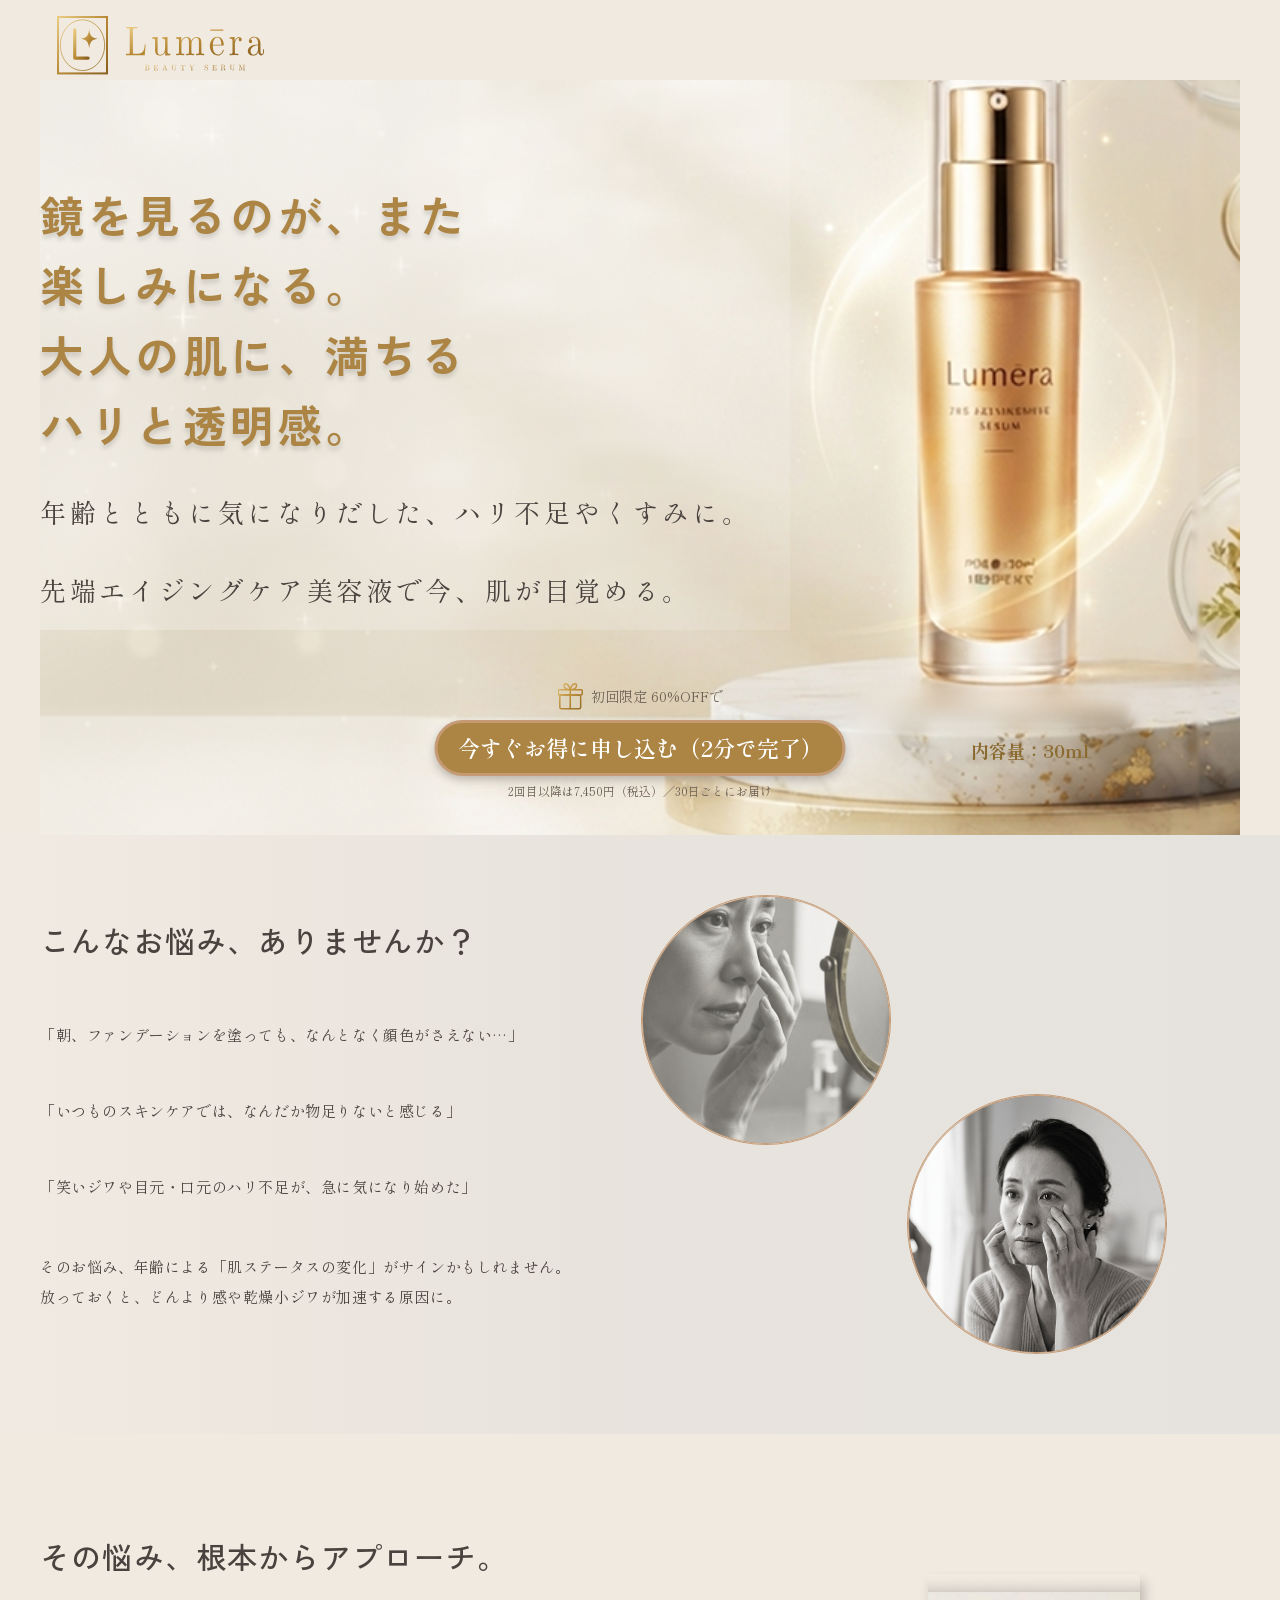
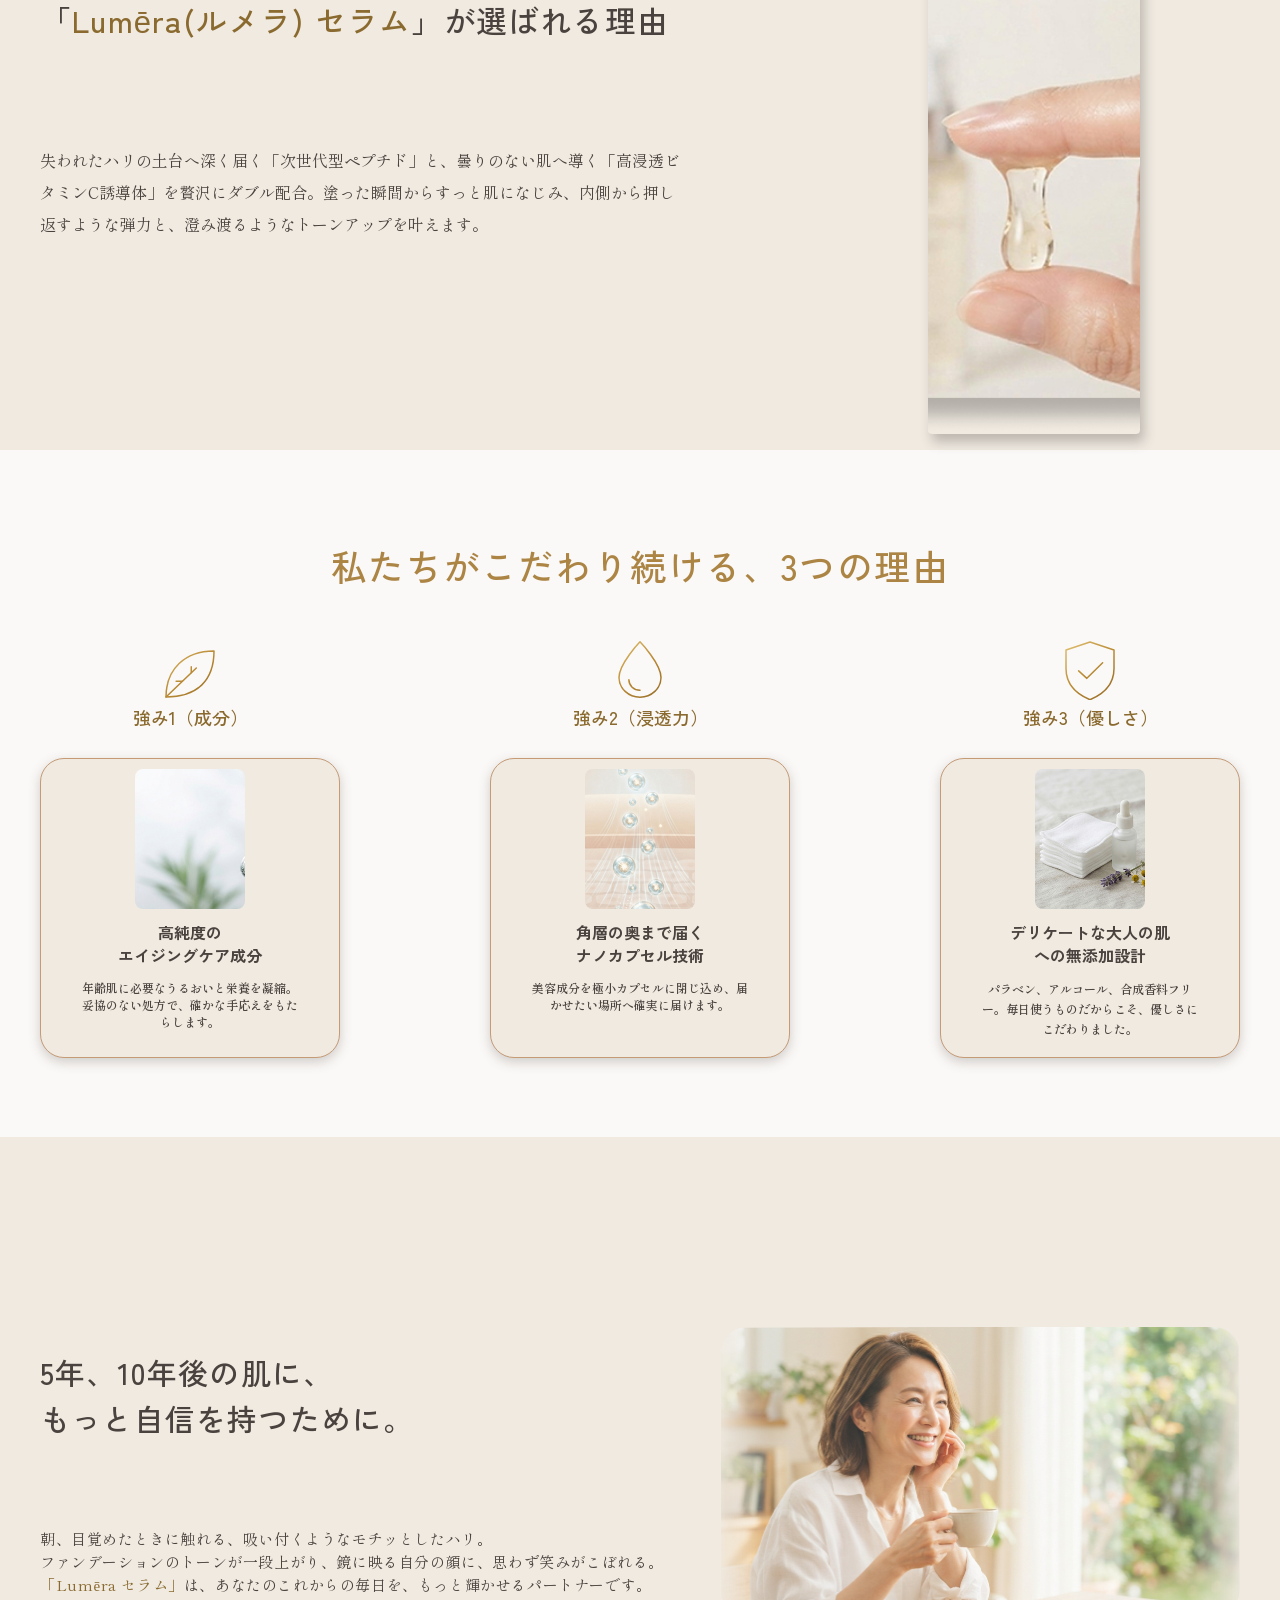
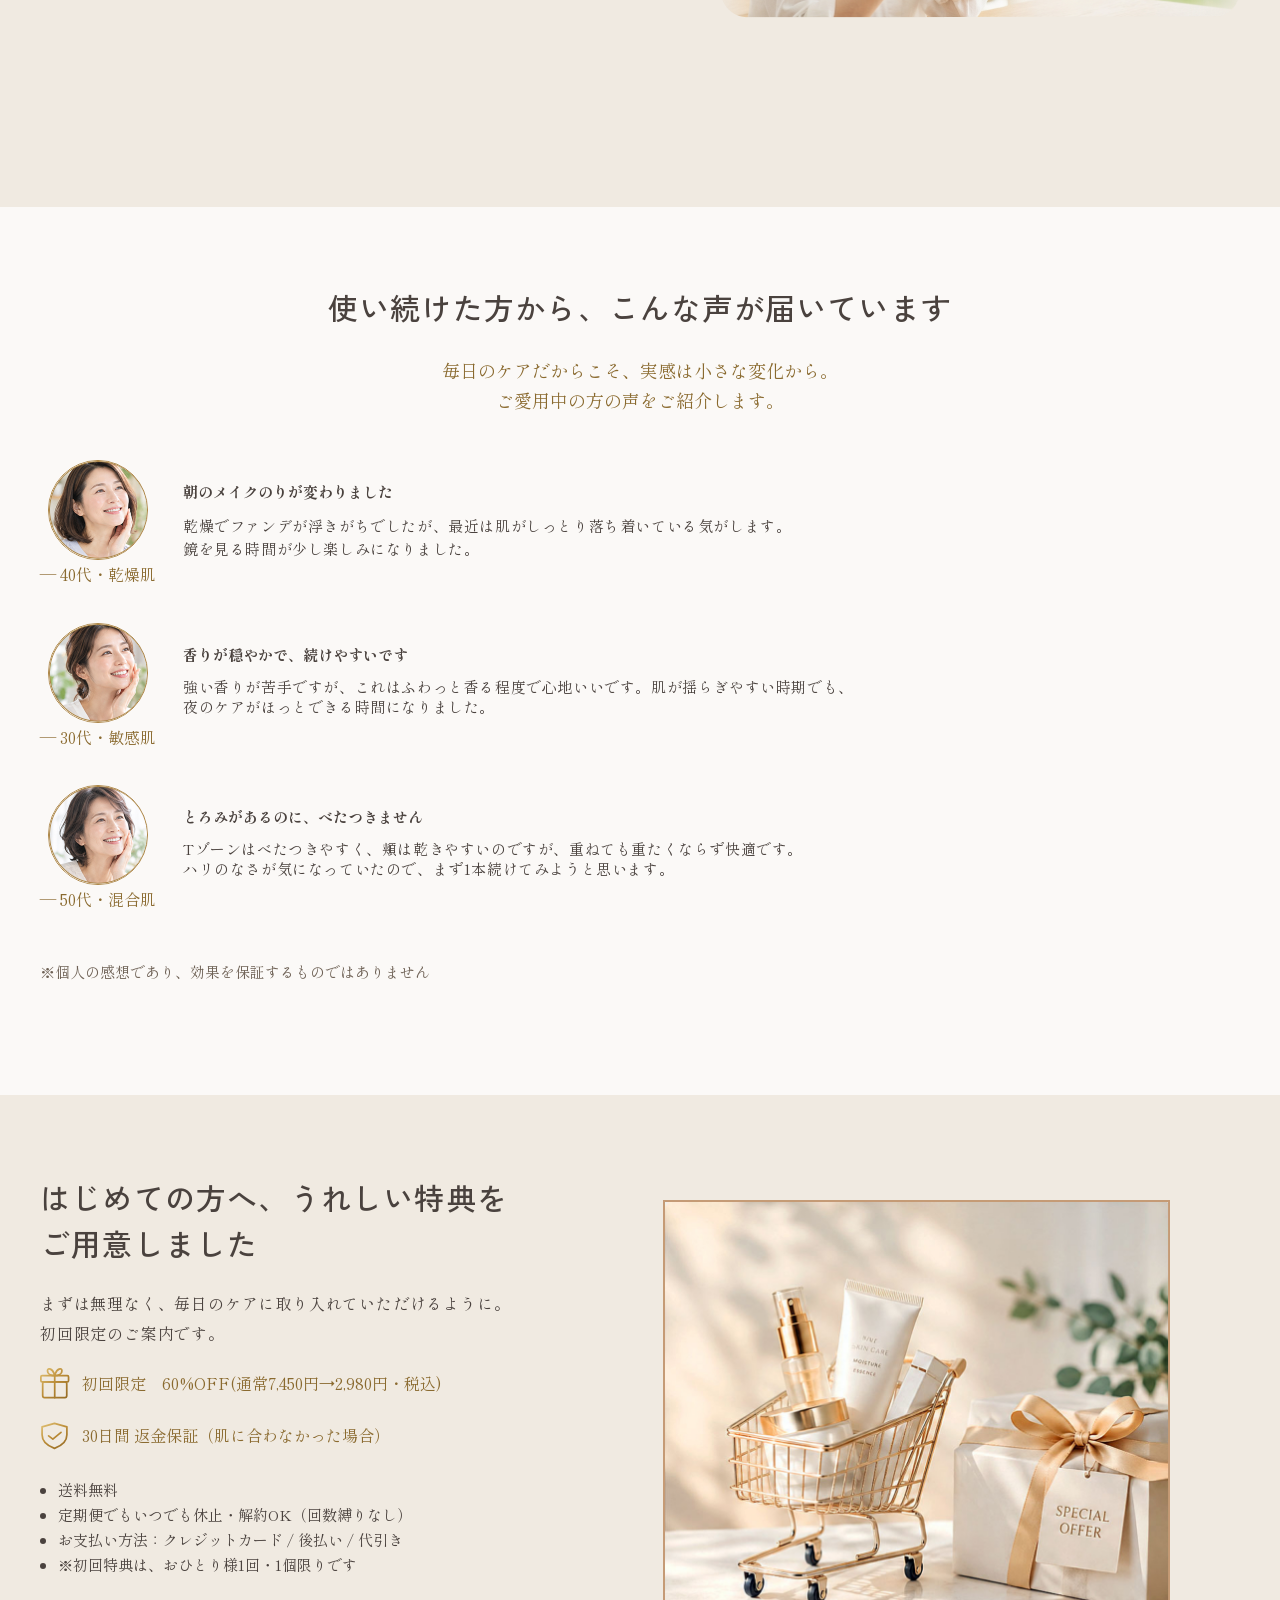
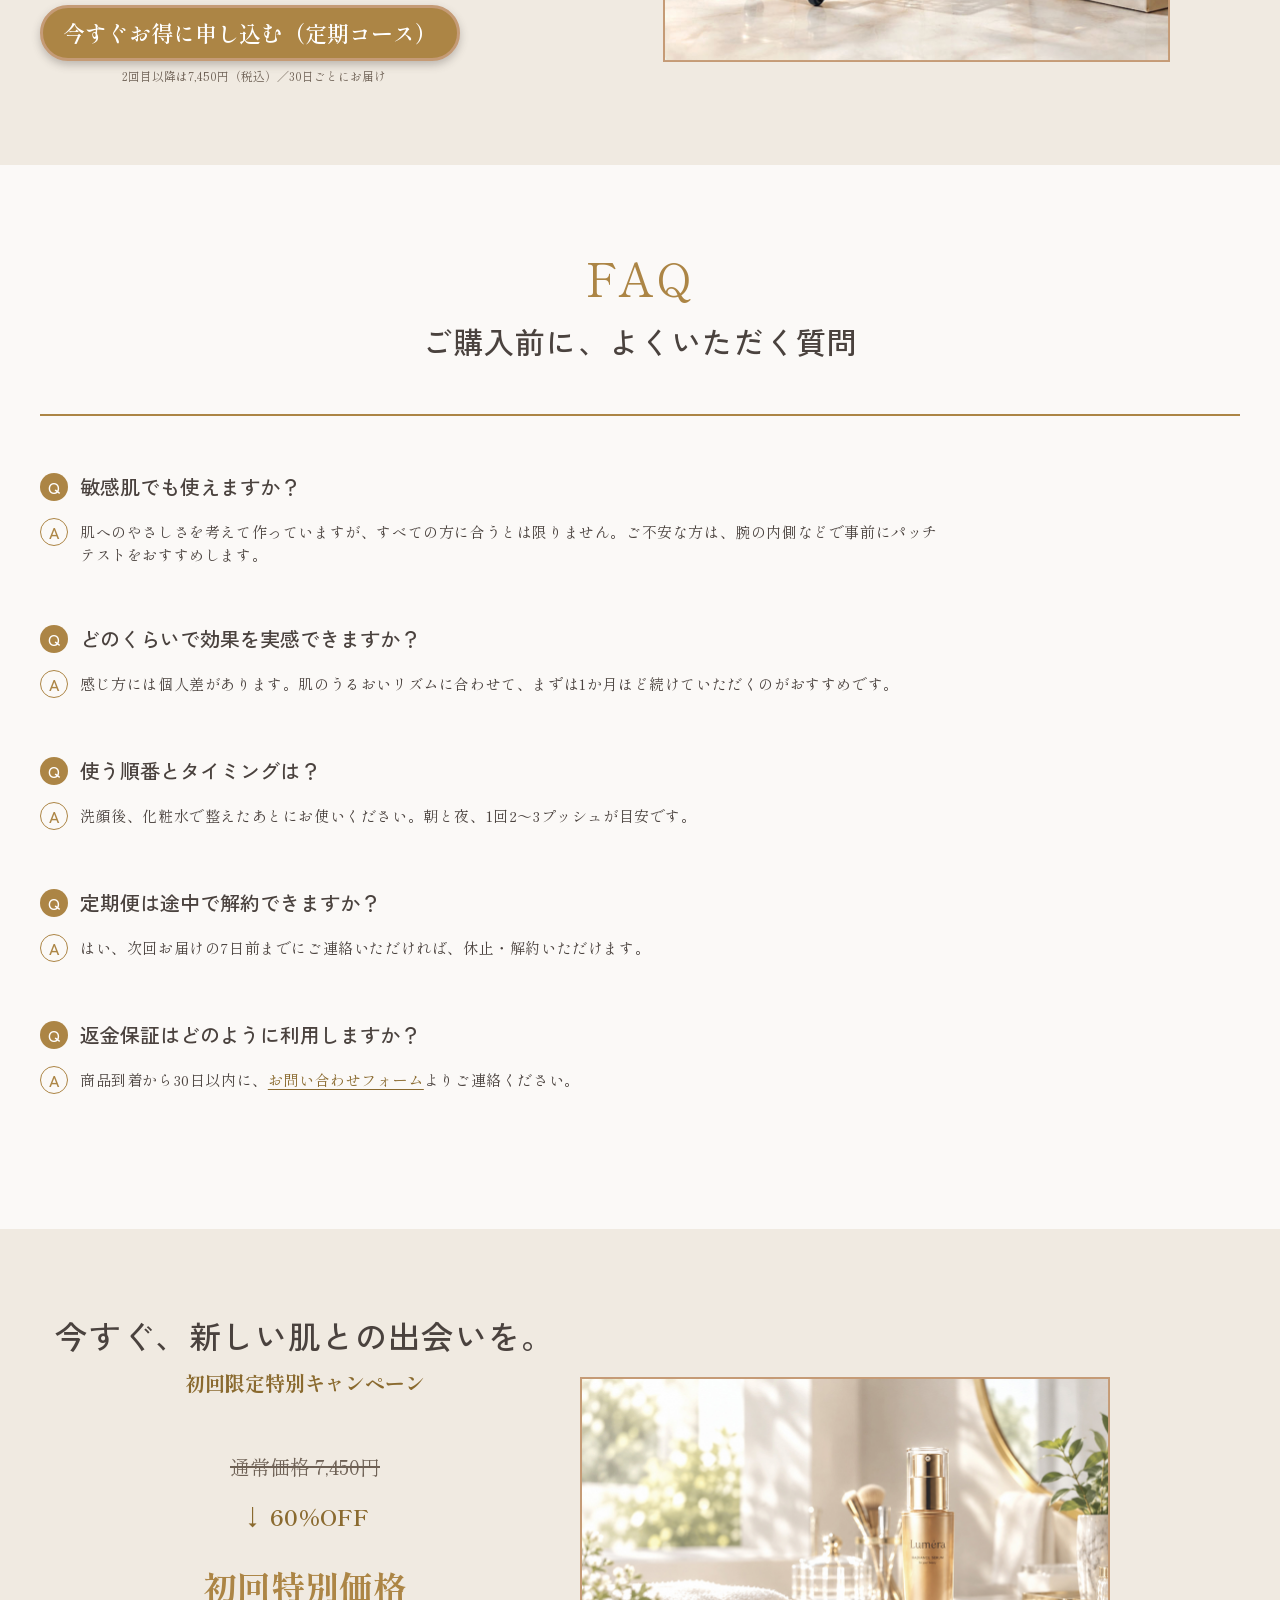
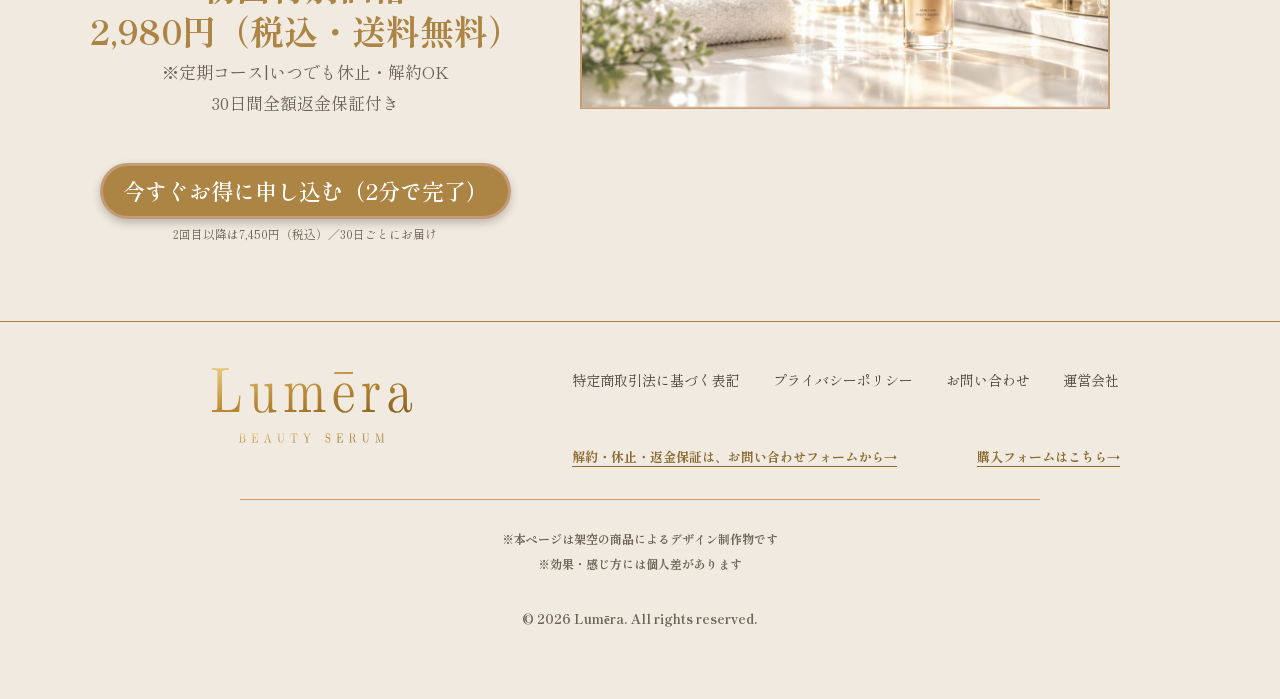
==== commit 6b41c4c1: "Add files via upload" ====
--- a/demo/lumera/index.html
+++ b/demo/lumera/index.html
@@ -167,9 +167,9 @@
             <li>送料無料</li>
             <li>定期便でもいつでも休止・解約OK<br class="sp-only">（回数縛りなし）</li>
             <li>お支払い方法：<br class="sp-only">クレジットカード / 後払い / 代引き</li>
-            <li class="pc-only">※初回特典は、おひとり様1回限りです</li>
+            <li class="pc-only">※初回特典は、おひとり様1回・1個限りです</li>
           </ul>
-          <p class="price-card__note sp-only">※初回特典は、おひとり様1回限りです</p>
+          <p class="price-card__note sp-only">※初回特典は、おひとり様1回・1個限りです</p>
         </div>
         <div class="cta-block offer__cta">
           <a class="btn-cta" href="purchase.html">今すぐお得に申し込む（定期コース）</a>
@@ -229,7 +229,7 @@
             <p class="price-card__amount"><strong>2,980円</strong>（税込・送料無料）</p>
           </div>
           <p class="price-card__point"><img src="assets/img/icon-shield-s.svg" alt="" width="30" height="32">30日間 返金保証（肌に合わなかった場合）</p>
-          <p class="price-card__note">※初回特典は、おひとり様1回限りです</p>
+          <p class="price-card__note">※初回特典は、おひとり様1回・1個限りです</p>
         </div>
         <p class="final__guarantee">※定期コース|いつでも休止・解約OK<br>30日間全額返金保証付き</p>
         <div class="cta-block final__cta">
